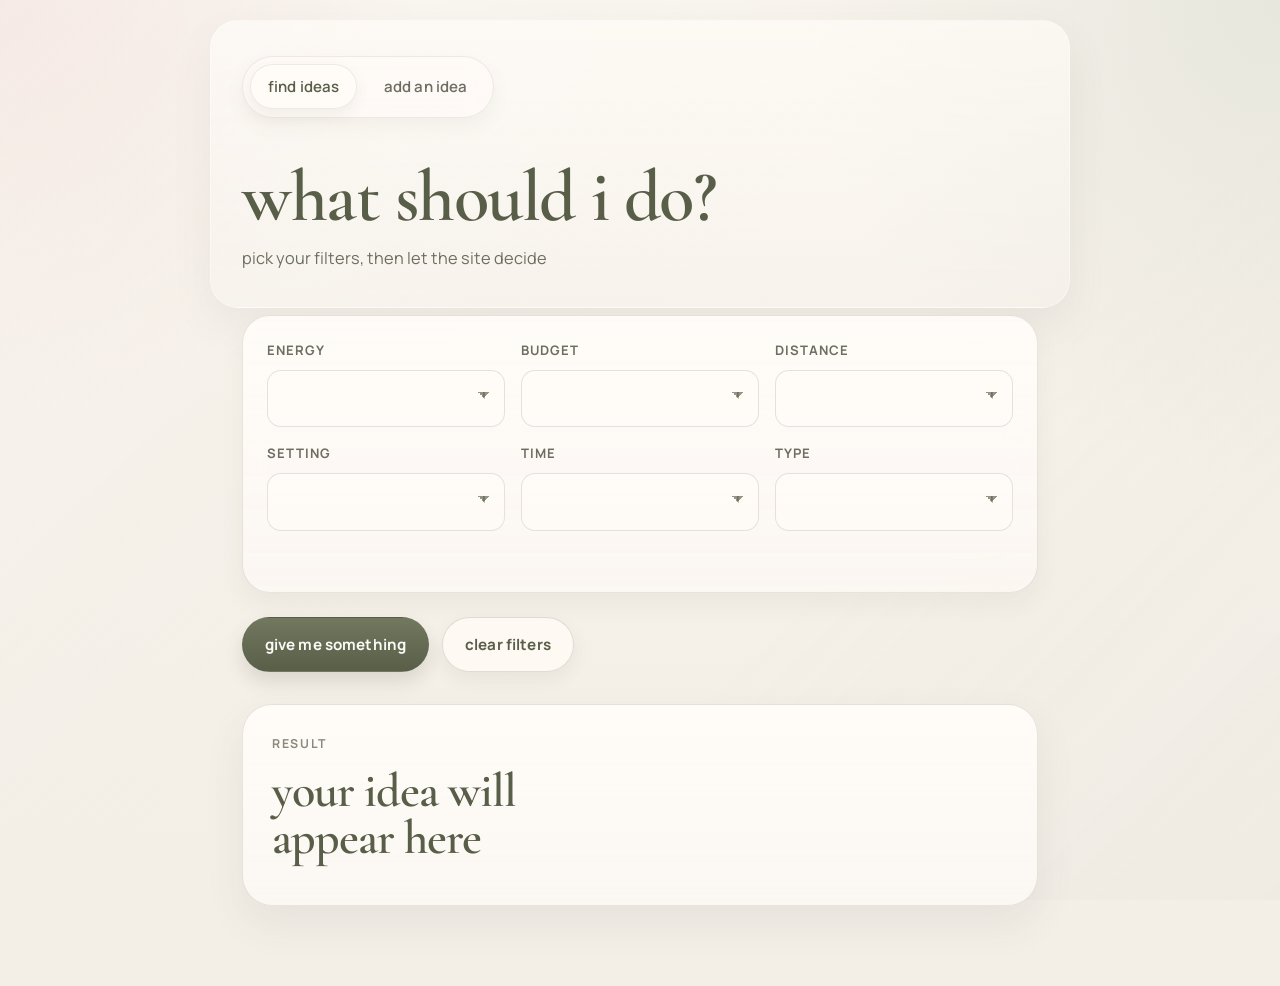
==== index.html @ 05019916 "initial commit" ====
<!DOCTYPE html>
<html lang="en">
<head>
  <meta charset="UTF-8" />
  <meta name="viewport" content="width=device-width, initial-scale=1.0" />
  <title>what should i do?</title>
  <link rel="preconnect" href="https://fonts.googleapis.com" />
  <link rel="preconnect" href="https://fonts.gstatic.com" crossorigin />
  <link href="https://fonts.googleapis.com/css2?family=Cormorant+Garamond:wght@500;600;700&family=Manrope:wght@400;500;600;700&display=swap" rel="stylesheet" />
  <link rel="stylesheet" href="css/style.css" />
</head>
<body>
  <main class="container">
    <nav class="page-nav">
      <a class="nav-link current" href="index.html">find ideas</a>
      <a class="nav-link" href="add.html">add an idea</a>
    </nav>

    <h1 class="home-title">what should i do?</h1>
    <p class="subtitle">pick your filters, then let the site decide</p>

    <section class="filters">
      <label>
        energy
        <select id="energy"></select>
      </label>

      <label>
        budget
        <select id="budget"></select>
      </label>

      <label>
        distance
        <select id="distance"></select>
      </label>

      <label>
        setting
        <select id="setting"></select>
      </label>

      <label>
        time
        <select id="time"></select>
      </label>

      <label>
        type
        <select id="type"></select>
        <div id="selected-types" class="selected-tags"></div>
      </label>
    </section>

    <section class="buttons">
      <button id="generate-btn">give me something</button>
      <button id="clear-btn" type="button">clear filters</button>
    </section>

    <section class="result-box">
      <p class="result-label">result</p>
      <h2 id="result-title">your idea will appear here</h2>
      <p id="result-meta"></p>
    </section>
  </main>

  <script src="js/app-data.js"></script>
  <script src="js/script.js"></script>
</body>
</html>
---- css/style.css ----
:root {
  --bg: #f5f0e8;
  --bg-soft: #faf6f1;
  --surface: rgba(255, 252, 248, 0.76);
  --surface-strong: rgba(255, 251, 246, 0.92);
  --surface-accent: rgba(199, 205, 191, 0.24);
  --border: rgba(89, 94, 72, 0.14);
  --border-strong: rgba(89, 94, 72, 0.24);
  --text: #3d3d34;
  --text-soft: #6d6e61;
  --text-muted: #8a897d;
  --accent: #6f765b;
  --accent-deep: #595e48;
  --accent-soft: #c7cdbf;
  --blush: #eecfca;
  --taupe: #c7a491;
  --shadow-soft: 0 18px 40px rgba(89, 94, 72, 0.08);
  --shadow-card: 0 10px 24px rgba(89, 94, 72, 0.06);
  --radius-sm: 14px;
  --radius-md: 20px;
  --radius-lg: 28px;
  --space-1: 0.5rem;
  --space-2: 0.75rem;
  --space-3: 1rem;
  --space-4: 1.25rem;
  --space-5: 1.5rem;
  --space-6: 2rem;
  --space-7: 2.75rem;
  --space-8: 4rem;
  --font-sans: "Manrope", sans-serif;
  --font-serif: "Cormorant Garamond", serif;
  --transition: 180ms ease;
}

*,
*::before,
*::after {
  box-sizing: border-box;
}

html {
  color-scheme: light;
}

body {
  margin: 0;
  min-height: 100vh;
  font-family: var(--font-sans);
  color: var(--text);
  background:
    radial-gradient(circle at top left, rgba(238, 207, 202, 0.42), transparent 26rem),
    radial-gradient(circle at top right, rgba(199, 205, 191, 0.34), transparent 30rem),
    linear-gradient(180deg, #f8f4ed 0%, var(--bg) 46%, #f3eee6 100%);
  line-height: 1.6;
  -webkit-font-smoothing: antialiased;
}

body::before {
  content: "";
  position: fixed;
  inset: 0;
  pointer-events: none;
  background:
    linear-gradient(135deg, rgba(255, 255, 255, 0.26), transparent 45%),
    linear-gradient(315deg, rgba(199, 205, 191, 0.08), transparent 38%);
  opacity: 0.9;
}

body::after {
  content: "";
  position: fixed;
  inset: 0;
  pointer-events: none;
  background: rgba(247, 241, 234, 0.72);
  opacity: 0;
  transition: opacity var(--transition);
  z-index: 20;
}

::selection {
  background: rgba(145, 150, 130, 0.24);
}

a,
button,
select,
textarea {
  transition:
    border-color var(--transition),
    background-color var(--transition),
    color var(--transition),
    box-shadow var(--transition),
    transform var(--transition),
    opacity var(--transition);
}

button,
select,
textarea {
  font: inherit;
}

button,
select {
  -webkit-appearance: none;
  appearance: none;
}

body,
p,
label,
button,
select,
textarea {
  font-size: 0.98rem;
}

.container {
  position: relative;
  max-width: 860px;
  margin: 0 auto;
  padding: clamp(2rem, 5vw, 3.5rem) clamp(1.1rem, 4vw, 2rem) clamp(3rem, 7vw, 5rem);
}

.container::before {
  content: "";
  position: absolute;
  inset: 1.25rem 0 auto;
  height: 18rem;
  border-radius: var(--radius-lg);
  background: linear-gradient(180deg, rgba(255, 252, 247, 0.7), rgba(255, 252, 247, 0.18));
  border: 1px solid rgba(255, 255, 255, 0.38);
  box-shadow: var(--shadow-soft);
  z-index: -1;
}

.page-nav {
  display: inline-flex;
  flex-wrap: wrap;
  gap: 0.55rem;
  padding: 0.45rem;
  margin-bottom: var(--space-7);
  border: 1px solid rgba(89, 94, 72, 0.1);
  border-radius: 999px;
  background: rgba(255, 251, 247, 0.62);
  box-shadow: 0 8px 20px rgba(89, 94, 72, 0.06);
  backdrop-filter: blur(12px);
}

.nav-link {
  display: inline-flex;
  align-items: center;
  justify-content: center;
  min-height: 2.7rem;
  padding: 0.6rem 1.05rem;
  border: 1px solid transparent;
  border-radius: 999px;
  color: var(--text-soft);
  text-decoration: none;
  font-size: 0.94rem;
  font-weight: 600;
  letter-spacing: 0.01em;
}

.nav-link:hover {
  color: var(--accent-deep);
  background: rgba(199, 205, 191, 0.18);
}

.nav-link.current {
  color: var(--accent-deep);
  background: rgba(255, 252, 248, 0.9);
  border-color: rgba(89, 94, 72, 0.11);
  box-shadow: 0 6px 14px rgba(89, 94, 72, 0.08);
}

h1,
h2,
h3 {
  margin: 0;
  color: var(--accent-deep);
  font-family: var(--font-serif);
  font-weight: 600;
  line-height: 0.98;
  letter-spacing: -0.02em;
}

h1 {
  max-width: 12ch;
  margin-bottom: 0.75rem;
  font-size: clamp(3rem, 7vw, 4.55rem);
}

.home-title {
  max-width: none;
  white-space: nowrap;
}

.subtitle {
  max-width: 38rem;
  margin: 0 0 var(--space-7);
  color: var(--text-soft);
  font-size: 1.02rem;
}

.filters,
.activity-form {
  position: relative;
}

.filters {
  display: grid;
  grid-template-columns: repeat(auto-fit, minmax(220px, 1fr));
  gap: 1rem;
  padding: clamp(1.15rem, 2.5vw, 1.5rem);
  margin-bottom: var(--space-5);
  border: 1px solid var(--border);
  border-radius: var(--radius-lg);
  background:
    linear-gradient(180deg, rgba(255, 252, 248, 0.84), rgba(250, 246, 241, 0.74)),
    rgba(255, 252, 248, 0.7);
  box-shadow: var(--shadow-card);
  backdrop-filter: blur(14px);
}

.activity-form {
  display: flex;
  flex-direction: column;
  gap: var(--space-5);
  padding: clamp(1.2rem, 2.8vw, 1.7rem);
  margin-bottom: var(--space-6);
  border: 1px solid var(--border);
  border-radius: var(--radius-lg);
  background:
    linear-gradient(180deg, rgba(255, 252, 248, 0.92), rgba(250, 246, 241, 0.78)),
    var(--surface);
  box-shadow: var(--shadow-soft);
  backdrop-filter: blur(16px);
}

.form-grid {
  padding: 0;
  margin: 0;
  border: 0;
  box-shadow: none;
  background: transparent;
  backdrop-filter: none;
}

label {
  display: flex;
  flex-direction: column;
  gap: 0.55rem;
  color: var(--text-soft);
  font-size: 0.82rem;
  font-weight: 700;
  letter-spacing: 0.08em;
  text-transform: uppercase;
}

select,
textarea {
  width: 100%;
  min-height: 3.3rem;
  padding: 0.95rem 1rem;
  border: 1px solid rgba(89, 94, 72, 0.16);
  border-radius: var(--radius-sm);
  background: rgba(255, 252, 248, 0.86);
  color: var(--text);
  box-shadow: inset 0 1px 0 rgba(255, 255, 255, 0.65);
}

select {
  padding-right: 2.9rem;
  background-image:
    linear-gradient(45deg, transparent 50%, rgba(89, 94, 72, 0.65) 50%),
    linear-gradient(135deg, rgba(89, 94, 72, 0.65) 50%, transparent 50%);
  background-position:
    calc(100% - 1.2rem) calc(50% - 0.18rem),
    calc(100% - 0.9rem) calc(50% - 0.18rem);
  background-size:
    0.42rem 0.42rem,
    0.42rem 0.42rem;
  background-repeat: no-repeat;
}

textarea {
  min-height: 7.4rem;
  resize: vertical;
  line-height: 1.65;
}

select:hover,
textarea:hover {
  border-color: rgba(89, 94, 72, 0.24);
  background-color: rgba(255, 253, 250, 0.96);
}

button:focus-visible,
a:focus-visible,
select:focus-visible,
textarea:focus-visible {
  outline: none;
  box-shadow:
    0 0 0 4px rgba(199, 205, 191, 0.34),
    0 0 0 1px rgba(89, 94, 72, 0.2);
}

select:focus-visible,
textarea:focus-visible {
  border-color: rgba(89, 94, 72, 0.3);
  background-color: rgba(255, 253, 250, 0.98);
}

textarea::placeholder {
  color: #9a978c;
}

.selected-tags {
  display: flex;
  flex-wrap: wrap;
  gap: 0.6rem;
  min-height: 1.8rem;
  padding-top: 0.15rem;
}

.selected-tag {
  display: inline-flex;
  align-items: center;
  gap: 0.45rem;
  padding: 0.5rem 0.82rem;
  border: 1px solid rgba(111, 118, 91, 0.18);
  border-radius: 999px;
  background: linear-gradient(180deg, rgba(255, 251, 246, 0.92), rgba(199, 205, 191, 0.18));
  color: var(--accent-deep);
  font-size: 0.84rem;
  font-weight: 600;
  letter-spacing: 0.01em;
}

.selected-tag:hover {
  border-color: rgba(89, 94, 72, 0.26);
  transform: translateY(-1px);
}

.selected-tag span {
  display: inline-flex;
  align-items: center;
  justify-content: center;
  width: 1rem;
  height: 1rem;
  border-radius: 999px;
  background: rgba(89, 94, 72, 0.08);
  font-size: 0.72rem;
  line-height: 1;
}

.buttons,
.duplicate-actions {
  display: flex;
  flex-wrap: wrap;
  gap: 0.85rem;
}

.buttons {
  margin-bottom: var(--space-6);
}

button {
  display: inline-flex;
  align-items: center;
  justify-content: center;
  min-height: 3.15rem;
  padding: 0.9rem 1.35rem;
  border: 1px solid transparent;
  border-radius: 999px;
  cursor: pointer;
  background: linear-gradient(180deg, #72795f 0%, var(--accent-deep) 100%);
  color: #fbfaf7;
  box-shadow: 0 10px 18px rgba(89, 94, 72, 0.16);
  font-size: 0.95rem;
  font-weight: 700;
  letter-spacing: 0.01em;
}

button:hover {
  transform: translateY(-1px);
  box-shadow: 0 14px 22px rgba(89, 94, 72, 0.18);
}

button:active {
  transform: translateY(0);
}

#clear-btn,
#duplicate-deny-btn {
  background: rgba(255, 251, 246, 0.84);
  color: var(--accent-deep);
  border-color: rgba(89, 94, 72, 0.18);
  box-shadow: 0 8px 18px rgba(89, 94, 72, 0.07);
}

.delete-btn,
#duplicate-confirm-btn {
  background: linear-gradient(180deg, #b88674 0%, #9d6d5c 100%);
  box-shadow: 0 10px 18px rgba(157, 109, 92, 0.16);
}

.result-box {
  padding: clamp(1.35rem, 3vw, 1.8rem);
  border: 1px solid var(--border);
  border-radius: calc(var(--radius-lg) + 2px);
  background:
    linear-gradient(180deg, rgba(255, 252, 248, 0.9), rgba(250, 246, 241, 0.78)),
    var(--surface-strong);
  box-shadow: var(--shadow-soft);
  backdrop-filter: blur(16px);
}

.result-box + .result-box,
.duplicate-check-box,
.saved-activities-box {
  margin-top: var(--space-5);
}

.result-box:first-of-type {
  position: relative;
  overflow: hidden;
}

.result-box:first-of-type::after {
  content: "";
  position: absolute;
  inset: auto -3rem -4rem auto;
  width: 11rem;
  height: 11rem;
  border-radius: 999px;
  background: radial-gradient(circle, rgba(199, 205, 191, 0.32), transparent 68%);
  pointer-events: none;
}

.form-status-box {
  min-height: 8.6rem;
}

.duplicate-check-box {
  position: fixed;
  top: 50%;
  left: 50%;
  width: min(36rem, calc(100vw - 2rem));
  margin: 0;
  min-height: 0;
  border-color: rgba(184, 134, 116, 0.24);
  border-radius: 32px;
  background:
    linear-gradient(180deg, rgba(255, 251, 247, 0.97), rgba(249, 241, 237, 0.92)),
    var(--surface-strong);
  box-shadow:
    0 24px 60px rgba(89, 94, 72, 0.18),
    0 8px 18px rgba(157, 109, 92, 0.08);
  transform: translate(-50%, -50%);
  z-index: 30;
}

.saved-activities-list {
  display: flex;
  flex-direction: column;
  gap: 0.95rem;
}

.saved-activity-card {
  display: flex;
  justify-content: space-between;
  align-items: flex-start;
  gap: 1rem;
  padding: 1rem 1.05rem;
  border: 1px solid rgba(89, 94, 72, 0.11);
  border-radius: var(--radius-md);
  background:
    linear-gradient(180deg, rgba(255, 252, 248, 0.86), rgba(244, 239, 232, 0.8));
  box-shadow: 0 8px 20px rgba(89, 94, 72, 0.05);
}

.saved-activity-copy h3 {
  margin: 0 0 0.4rem;
  color: var(--accent-deep);
  font-family: var(--font-serif);
  font-size: 1.55rem;
  line-height: 1.05;
}

.saved-activity-copy p {
  margin: 0;
  color: var(--text-soft);
  font-size: 0.92rem;
  line-height: 1.65;
}

.saved-activity-card .delete-btn {
  min-height: 2.8rem;
  padding-inline: 1rem;
  font-size: 0.88rem;
}

.empty-state {
  margin: 0;
  color: var(--text-muted);
}

.result-label {
  margin: 0 0 0.9rem;
  color: var(--text-muted);
  font-size: 0.77rem;
  font-weight: 700;
  letter-spacing: 0.14em;
  text-transform: uppercase;
}

#result-title,
#form-status-title,
#duplicate-check-title {
  max-width: 15ch;
  margin: 0 0 0.85rem;
  color: var(--accent-deep);
  font-family: var(--font-serif);
  font-size: clamp(2rem, 5vw, 3rem);
  line-height: 0.98;
}

#result-meta,
#form-status-meta,
#duplicate-check-meta {
  max-width: 42rem;
  margin: 0;
  color: var(--text-soft);
  font-size: 0.94rem;
  line-height: 1.75;
}

.duplicate-check-box.hidden {
  display: none;
}

body.duplicate-check-open::after {
  opacity: 1;
  pointer-events: auto;
}

body.duplicate-check-open {
  overflow: hidden;
}

.duplicate-check-box .result-label {
  color: #9b796d;
}

.duplicate-check-box #duplicate-check-title {
  max-width: 12ch;
  font-size: clamp(2.2rem, 5vw, 3.2rem);
}

.duplicate-check-box .duplicate-actions {
  margin-top: 1.5rem;
}

@media (max-width: 720px) {
  .container {
    padding-top: 1.5rem;
  }

  h1 {
    max-width: none;
  }

  .filters {
    grid-template-columns: 1fr;
  }

  .buttons {
    margin-bottom: var(--space-5);
  }

  button {
    width: 100%;
  }

  .saved-activity-card {
    flex-direction: column;
  }

  .saved-activity-card .delete-btn {
    width: 100%;
  }
}

@media (max-width: 520px) {
  .container::before {
    inset: 0.75rem 0 auto;
    height: 15rem;
  }

  .page-nav {
    display: grid;
    width: 100%;
    grid-template-columns: 1fr 1fr;
  }

  .nav-link {
    min-width: 0;
    padding-inline: 0.75rem;
  }

  .activity-form,
  .filters,
  .result-box {
    padding: 1rem;
    border-radius: 22px;
  }

  .duplicate-check-box {
    width: calc(100vw - 1.25rem);
    padding: 1.1rem;
    border-radius: 24px;
  }

  #result-title,
  #form-status-title,
  #duplicate-check-title {
    font-size: 2rem;
  }
}
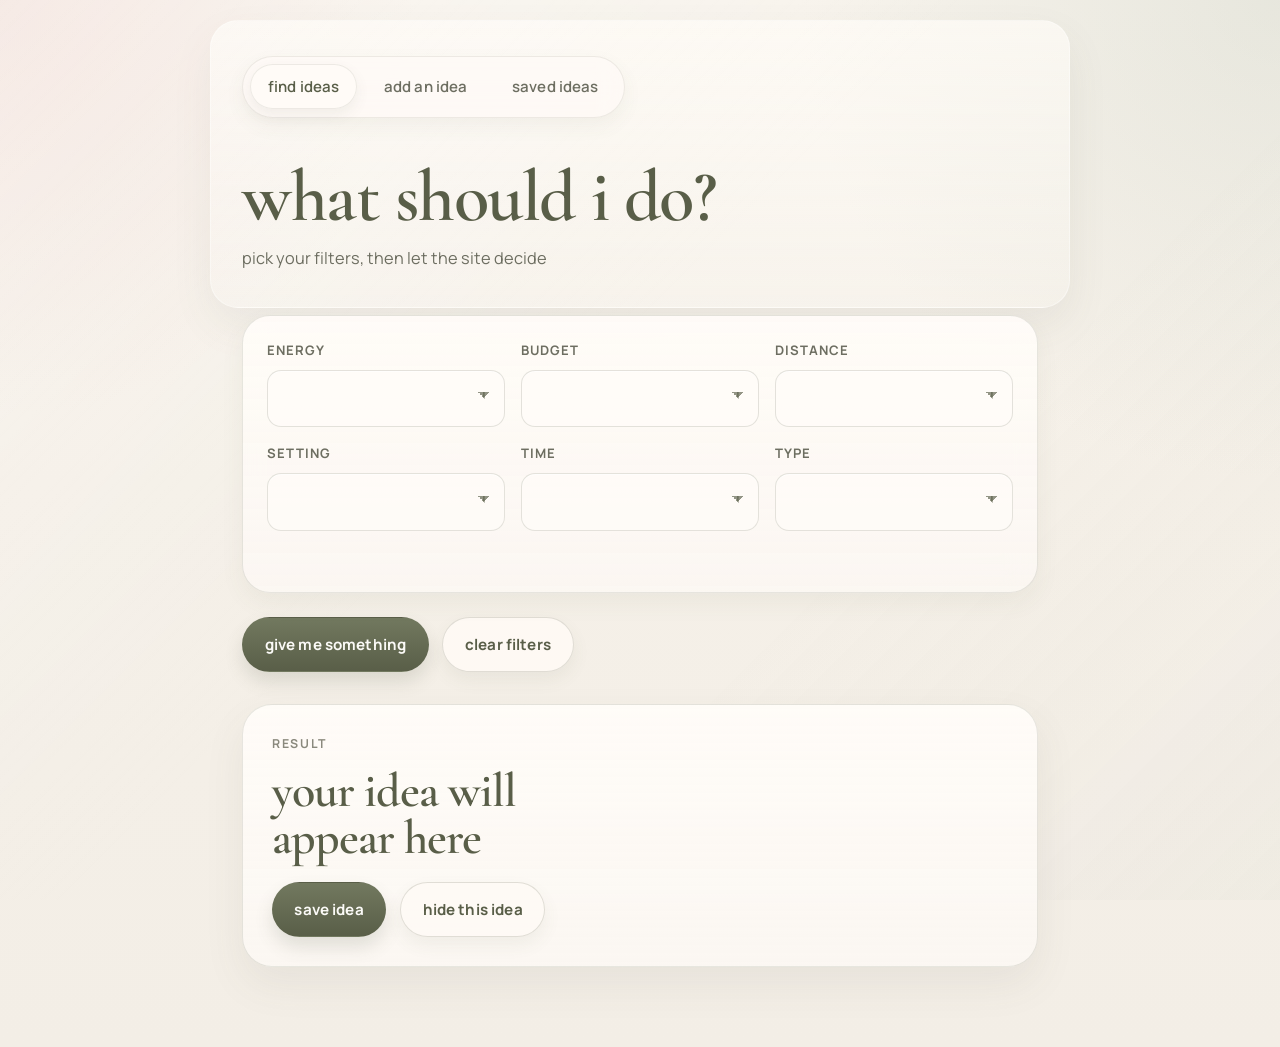
==== commit a71fb7cf: "added save/hide ideas functionality" ====
--- a/index.html
+++ b/index.html
@@ -14,6 +14,7 @@
     <nav class="page-nav">
       <a class="nav-link current" href="index.html">find ideas</a>
       <a class="nav-link" href="add.html">add an idea</a>
+      <a class="nav-link" href="saved.html">saved ideas</a>
     </nav>
 
     <h1 class="home-title">what should i do?</h1>
@@ -57,10 +58,16 @@
       <button id="clear-btn" type="button">clear filters</button>
     </section>
 
+    <p id="result-count" class="result-count" aria-live="polite"></p>
+
     <section class="result-box">
       <p class="result-label">result</p>
       <h2 id="result-title">your idea will appear here</h2>
       <p id="result-meta"></p>
+      <div id="result-actions" class="result-actions hidden">
+        <button id="save-btn" type="button"></button>
+        <button id="hide-btn" type="button" class="secondary-btn">hide this idea</button>
+      </div>
     </section>
   </main>
 
--- a/css/style.css
+++ b/css/style.css
@@ -366,6 +366,24 @@
   margin-bottom: var(--space-6);
 }
 
+.result-count {
+  margin: 0 0 0.75rem;
+  color: var(--text-soft);
+  font-size: 0.92rem;
+  font-weight: 600;
+}
+
+.result-actions {
+  display: flex;
+  flex-wrap: wrap;
+  gap: 0.85rem;
+  margin-top: 1.25rem;
+}
+
+.result-actions .is-active {
+  background: linear-gradient(180deg, #889173 0%, #6f765b 100%);
+}
+
 button {
   display: inline-flex;
   align-items: center;
@@ -393,7 +411,8 @@
 }
 
 #clear-btn,
-#duplicate-deny-btn {
+#duplicate-deny-btn,
+.secondary-btn {
   background: rgba(255, 251, 246, 0.84);
   color: var(--accent-deep);
   border-color: rgba(89, 94, 72, 0.18);
@@ -468,6 +487,18 @@
   gap: 0.95rem;
 }
 
+.section-header {
+  display: flex;
+  align-items: center;
+  justify-content: space-between;
+  gap: 1rem;
+  margin-bottom: 0.9rem;
+}
+
+.section-header .result-label {
+  margin-bottom: 0;
+}
+
 .saved-activity-card {
   display: flex;
   justify-content: space-between;
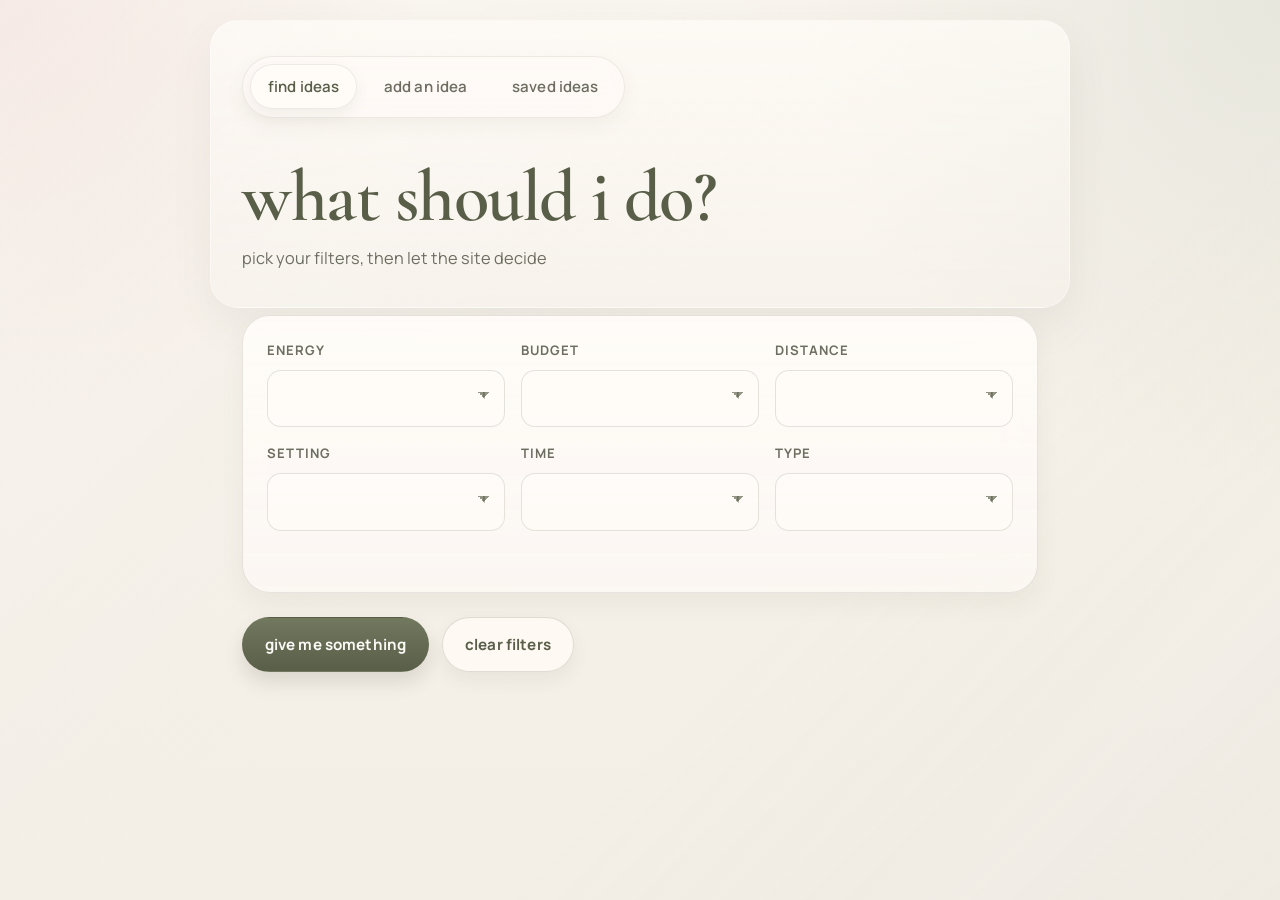
==== commit db6e362d: "hid the results section by default" ====
--- a/index.html
+++ b/index.html
@@ -58,16 +58,18 @@
       <button id="clear-btn" type="button">clear filters</button>
     </section>
 
-    <p id="result-count" class="result-count" aria-live="polite"></p>
+    <section id="results-section" class="hidden">
+      <p id="result-count" class="result-count" aria-live="polite"></p>
 
-    <section class="result-box">
-      <p class="result-label">result</p>
-      <h2 id="result-title">your idea will appear here</h2>
-      <p id="result-meta"></p>
-      <div id="result-actions" class="result-actions hidden">
-        <button id="save-btn" type="button"></button>
-        <button id="hide-btn" type="button" class="secondary-btn">hide this idea</button>
-      </div>
+      <section class="result-box hidden" id="result-box">
+        <p class="result-label">result</p>
+        <h2 id="result-title">your idea will appear here</h2>
+        <p id="result-meta"></p>
+        <div id="result-actions" class="result-actions hidden">
+          <button id="save-btn" type="button"></button>
+          <button id="hide-btn" type="button" class="secondary-btn">hide this idea</button>
+        </div>
+      </section>
     </section>
   </main>
 
--- a/css/style.css
+++ b/css/style.css
@@ -384,6 +384,10 @@
   background: linear-gradient(180deg, #889173 0%, #6f765b 100%);
 }
 
+.hidden {
+  display: none !important;
+}
+
 button {
   display: inline-flex;
   align-items: center;
